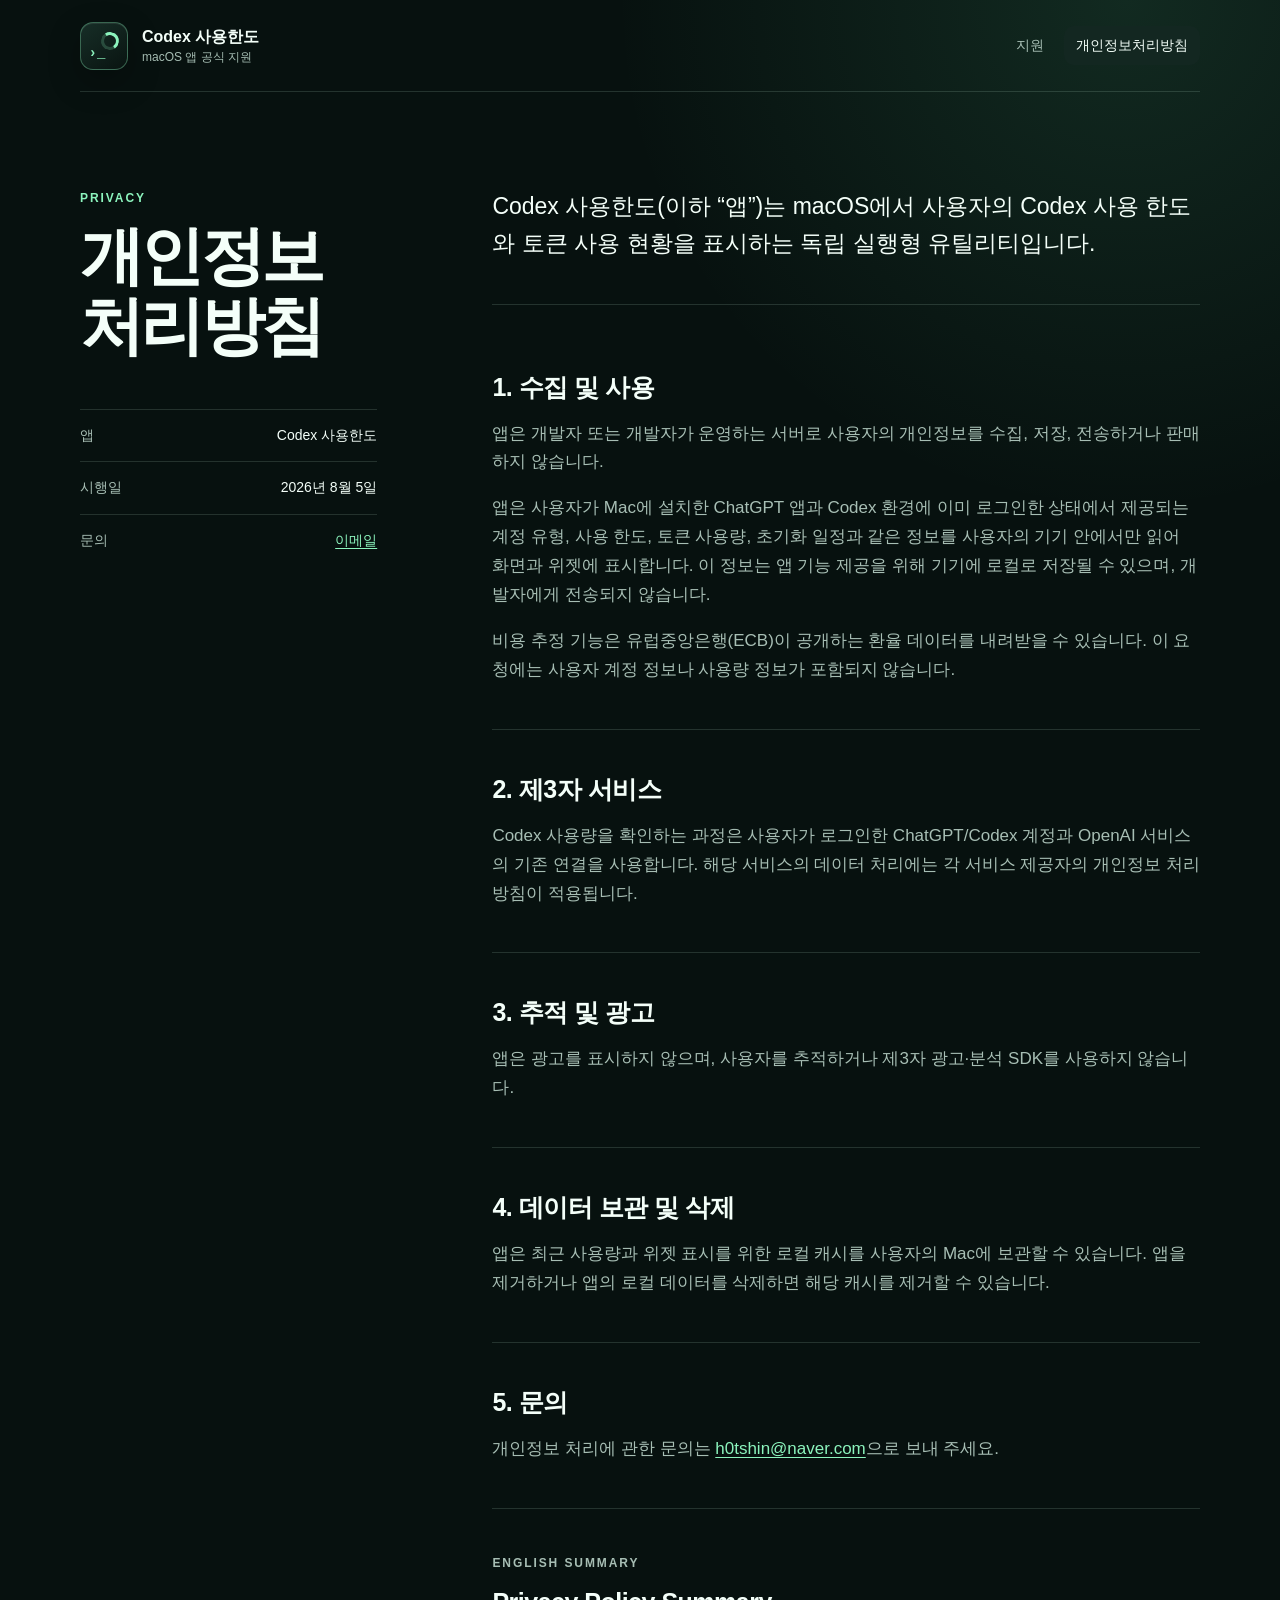
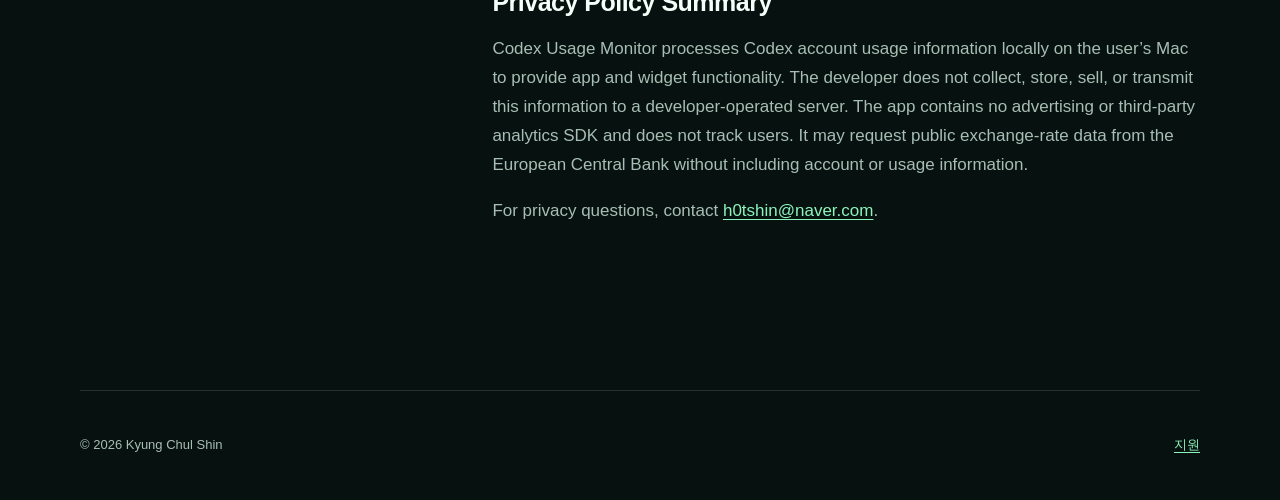
==== privacy.html @ 516a08e2 "docs: add public app support pages" ====
<!DOCTYPE html>
<html lang="ko">
  <head>
    <meta charset="utf-8">
    <meta name="viewport" content="width=device-width, initial-scale=1">
    <meta name="description" content="Codex 사용한도 macOS 앱의 개인정보 처리방침입니다.">
    <title>Codex 사용한도 — 개인정보 처리방침</title>
    <link rel="stylesheet" href="styles.css">
  </head>
  <body>
    <header class="site-header">
      <a class="brand" href="index.html" aria-label="Codex 사용한도 지원 홈">
        <span class="app-mark" aria-hidden="true">
          <span class="app-mark__prompt">›_</span>
          <span class="app-mark__gauge"></span>
        </span>
        <span>
          <strong>Codex 사용한도</strong>
          <small>macOS 앱 공식 지원</small>
        </span>
      </a>
      <nav aria-label="주요 메뉴">
        <a href="index.html">지원</a>
        <a aria-current="page" href="privacy.html">개인정보처리방침</a>
      </nav>
    </header>

    <main class="policy-layout">
      <aside class="policy-meta">
        <p class="eyebrow">PRIVACY</p>
        <h1>개인정보<br>처리방침</h1>
        <dl>
          <div><dt>앱</dt><dd>Codex 사용한도</dd></div>
          <div><dt>시행일</dt><dd>2026년 8월 5일</dd></div>
          <div><dt>문의</dt><dd><a href="mailto:h0tshin@naver.com">이메일</a></dd></div>
        </dl>
      </aside>

      <article class="policy-content">
        <p class="policy-summary">Codex 사용한도(이하 “앱”)는 macOS에서 사용자의 Codex 사용 한도와 토큰 사용 현황을 표시하는 독립 실행형 유틸리티입니다.</p>

        <section>
          <h2>1. 수집 및 사용</h2>
          <p>앱은 개발자 또는 개발자가 운영하는 서버로 사용자의 개인정보를 수집, 저장, 전송하거나 판매하지 않습니다.</p>
          <p>앱은 사용자가 Mac에 설치한 ChatGPT 앱과 Codex 환경에 이미 로그인한 상태에서 제공되는 계정 유형, 사용 한도, 토큰 사용량, 초기화 일정과 같은 정보를 사용자의 기기 안에서만 읽어 화면과 위젯에 표시합니다. 이 정보는 앱 기능 제공을 위해 기기에 로컬로 저장될 수 있으며, 개발자에게 전송되지 않습니다.</p>
          <p>비용 추정 기능은 유럽중앙은행(ECB)이 공개하는 환율 데이터를 내려받을 수 있습니다. 이 요청에는 사용자 계정 정보나 사용량 정보가 포함되지 않습니다.</p>
        </section>

        <section>
          <h2>2. 제3자 서비스</h2>
          <p>Codex 사용량을 확인하는 과정은 사용자가 로그인한 ChatGPT/Codex 계정과 OpenAI 서비스의 기존 연결을 사용합니다. 해당 서비스의 데이터 처리에는 각 서비스 제공자의 개인정보 처리방침이 적용됩니다.</p>
        </section>

        <section>
          <h2>3. 추적 및 광고</h2>
          <p>앱은 광고를 표시하지 않으며, 사용자를 추적하거나 제3자 광고·분석 SDK를 사용하지 않습니다.</p>
        </section>

        <section>
          <h2>4. 데이터 보관 및 삭제</h2>
          <p>앱은 최근 사용량과 위젯 표시를 위한 로컬 캐시를 사용자의 Mac에 보관할 수 있습니다. 앱을 제거하거나 앱의 로컬 데이터를 삭제하면 해당 캐시를 제거할 수 있습니다.</p>
        </section>

        <section>
          <h2>5. 문의</h2>
          <p>개인정보 처리에 관한 문의는 <a href="mailto:h0tshin@naver.com?subject=Codex%20%EC%82%AC%EC%9A%A9%ED%95%9C%EB%8F%84%20%EA%B0%9C%EC%9D%B8%EC%A0%95%EB%B3%B4%20%EB%AC%B8%EC%9D%98">h0tshin@naver.com</a>으로 보내 주세요.</p>
        </section>

        <section class="english-summary" lang="en">
          <p class="eyebrow">ENGLISH SUMMARY</p>
          <h2>Privacy Policy Summary</h2>
          <p>Codex Usage Monitor processes Codex account usage information locally on the user’s Mac to provide app and widget functionality. The developer does not collect, store, sell, or transmit this information to a developer-operated server. The app contains no advertising or third-party analytics SDK and does not track users. It may request public exchange-rate data from the European Central Bank without including account or usage information.</p>
          <p>For privacy questions, contact <a href="mailto:h0tshin@naver.com">h0tshin@naver.com</a>.</p>
        </section>
      </article>
    </main>

    <footer>
      <span>© 2026 Kyung Chul Shin</span>
      <a href="index.html">지원</a>
    </footer>
  </body>
</html>
---- styles.css ----
:root {
  color-scheme: light dark;
  --bg: #07110f;
  --surface: #0d1b18;
  --surface-strong: #132721;
  --line: rgba(210, 255, 235, 0.14);
  --text: #f4fff9;
  --muted: #a7beb4;
  --accent: #8cf4bd;
  --accent-strong: #60dfa0;
  --ink-on-accent: #062015;
  --max-width: 1120px;
  font-family: -apple-system, BlinkMacSystemFont, "SF Pro Text", "Apple SD Gothic Neo", "Noto Sans KR", sans-serif;
}

* {
  box-sizing: border-box;
}

html {
  scroll-behavior: smooth;
}

body {
  margin: 0;
  background:
    radial-gradient(circle at 88% 0%, rgba(96, 223, 160, 0.12), transparent 32rem),
    var(--bg);
  color: var(--text);
  font-size: 17px;
  line-height: 1.7;
}

a {
  color: var(--accent);
  text-underline-offset: 0.2em;
}

a:hover {
  color: #c4ffdf;
}

.site-header,
main,
footer {
  width: min(calc(100% - 40px), var(--max-width));
  margin-inline: auto;
}

.site-header {
  min-height: 92px;
  display: flex;
  align-items: center;
  justify-content: space-between;
  gap: 24px;
  border-bottom: 1px solid var(--line);
}

.brand {
  display: inline-flex;
  align-items: center;
  gap: 14px;
  color: var(--text);
  text-decoration: none;
  line-height: 1.2;
}

.brand strong,
.brand small {
  display: block;
}

.brand strong {
  font-size: 16px;
}

.brand small {
  margin-top: 4px;
  color: var(--muted);
  font-size: 12px;
}

.app-mark {
  position: relative;
  width: 48px;
  height: 48px;
  display: grid;
  place-items: center;
  overflow: hidden;
  border: 1px solid rgba(140, 244, 189, 0.35);
  border-radius: 13px;
  background: linear-gradient(145deg, #172e27, #091411);
  box-shadow: inset 0 1px rgba(255, 255, 255, 0.08), 0 12px 32px rgba(0, 0, 0, 0.26);
}

.app-mark__prompt {
  color: var(--accent);
  font: 700 14px/1 ui-monospace, "SFMono-Regular", Menlo, monospace;
  transform: translate(-7px, 7px);
}

.app-mark__gauge {
  position: absolute;
  top: 9px;
  right: 8px;
  width: 18px;
  height: 18px;
  border: 3px solid rgba(140, 244, 189, 0.2);
  border-top-color: var(--accent);
  border-right-color: var(--accent);
  border-radius: 50%;
  transform: rotate(12deg);
}

nav {
  display: flex;
  align-items: center;
  gap: 8px;
}

nav a {
  padding: 8px 12px;
  border-radius: 10px;
  color: var(--muted);
  font-size: 14px;
  text-decoration: none;
}

nav a[aria-current="page"],
nav a:hover {
  background: var(--surface-strong);
  color: var(--text);
}

.hero {
  min-height: 590px;
  display: grid;
  grid-template-columns: minmax(0, 1.35fr) minmax(280px, 0.65fr);
  align-items: center;
  gap: clamp(42px, 8vw, 110px);
  border-bottom: 1px solid var(--line);
}

.eyebrow {
  margin: 0 0 14px;
  color: var(--accent);
  font-size: 12px;
  font-weight: 760;
  letter-spacing: 0.16em;
}

h1,
h2,
h3,
p {
  margin-top: 0;
}

h1 {
  margin-bottom: 24px;
  font-size: clamp(42px, 7vw, 72px);
  line-height: 1.08;
  letter-spacing: -0.055em;
}

h2 {
  margin-bottom: 26px;
  font-size: clamp(28px, 4vw, 42px);
  line-height: 1.2;
  letter-spacing: -0.035em;
}

h3 {
  margin-bottom: 8px;
  font-size: 18px;
  line-height: 1.4;
}

.lede {
  max-width: 650px;
  color: var(--muted);
  font-size: clamp(18px, 2.4vw, 21px);
}

.actions {
  display: flex;
  flex-wrap: wrap;
  gap: 12px;
  margin-top: 32px;
}

.button {
  min-height: 46px;
  display: inline-flex;
  align-items: center;
  justify-content: center;
  padding: 10px 18px;
  border: 1px solid var(--line);
  border-radius: 12px;
  background: var(--surface);
  color: var(--text);
  font-size: 15px;
  font-weight: 680;
  text-decoration: none;
}

.button:hover {
  border-color: rgba(140, 244, 189, 0.45);
  background: var(--surface-strong);
  color: var(--text);
}

.button--primary {
  border-color: var(--accent);
  background: var(--accent);
  color: var(--ink-on-accent);
}

.button--primary:hover {
  background: #b0fbd1;
  color: var(--ink-on-accent);
}

.status-card {
  padding: 28px;
  border: 1px solid var(--line);
  border-radius: 22px;
  background: linear-gradient(145deg, rgba(19, 39, 33, 0.94), rgba(9, 22, 18, 0.94));
  box-shadow: 0 28px 80px rgba(0, 0, 0, 0.26);
}

.status-card__top {
  display: flex;
  align-items: center;
  gap: 10px;
  margin-bottom: 24px;
  color: #c8f6dc;
  font-size: 14px;
}

.live-dot {
  width: 9px;
  height: 9px;
  border-radius: 50%;
  background: var(--accent-strong);
  box-shadow: 0 0 0 6px rgba(96, 223, 160, 0.1);
}

dl,
dd {
  margin: 0;
}

.status-card dl > div,
.policy-meta dl > div {
  display: flex;
  justify-content: space-between;
  gap: 18px;
  padding: 14px 0;
  border-top: 1px solid var(--line);
}

dt {
  color: var(--muted);
  font-size: 14px;
}

dd {
  text-align: right;
  font-size: 14px;
}

.section {
  padding: 96px 0;
  border-bottom: 1px solid var(--line);
}

.steps {
  display: grid;
  grid-template-columns: repeat(3, 1fr);
  gap: 18px;
  margin: 0;
  padding: 0;
  list-style: none;
}

.steps li,
.faq-grid article {
  padding: 26px;
  border: 1px solid var(--line);
  border-radius: 18px;
  background: rgba(13, 27, 24, 0.7);
}

.steps li > span {
  width: 32px;
  height: 32px;
  display: grid;
  place-items: center;
  margin-bottom: 32px;
  border-radius: 50%;
  background: rgba(140, 244, 189, 0.12);
  color: var(--accent);
  font-size: 13px;
  font-weight: 760;
}

.steps p,
.faq-grid p,
.contact p,
.review-note p,
.policy-content p {
  color: var(--muted);
}

.faq-grid {
  display: grid;
  grid-template-columns: repeat(2, 1fr);
  gap: 18px;
}

.faq-grid article p {
  margin-bottom: 0;
}

.contact {
  display: flex;
  align-items: center;
  justify-content: space-between;
  gap: 50px;
}

.contact > div {
  max-width: 720px;
}

.contact h2 {
  margin-bottom: 12px;
}

.contact p {
  margin-bottom: 0;
}

.review-note {
  margin: 64px 0 90px;
  padding: 28px;
  border-left: 3px solid var(--accent);
  border-radius: 0 14px 14px 0;
  background: rgba(140, 244, 189, 0.06);
}

.review-note h2 {
  margin-bottom: 8px;
  font-size: 20px;
  letter-spacing: -0.01em;
}

.review-note p {
  margin-bottom: 0;
}

.policy-layout {
  display: grid;
  grid-template-columns: minmax(250px, 0.42fr) minmax(0, 1fr);
  gap: clamp(50px, 9vw, 130px);
  padding: 96px 0 120px;
}

.policy-meta {
  position: sticky;
  top: 40px;
  align-self: start;
}

.policy-meta h1 {
  font-size: clamp(42px, 6vw, 64px);
}

.policy-meta dl {
  margin-top: 48px;
}

.policy-content {
  max-width: 760px;
}

.policy-summary {
  padding-bottom: 42px;
  border-bottom: 1px solid var(--line);
  color: var(--text) !important;
  font-size: 23px;
  line-height: 1.6;
}

.policy-content section {
  padding: 44px 0;
  border-bottom: 1px solid var(--line);
}

.policy-content section h2 {
  margin-bottom: 18px;
  font-size: 25px;
  letter-spacing: -0.02em;
}

.policy-content section p:last-child {
  margin-bottom: 0;
}

.english-summary {
  border-bottom: 0 !important;
}

footer {
  min-height: 110px;
  display: flex;
  align-items: center;
  justify-content: space-between;
  gap: 24px;
  border-top: 1px solid var(--line);
  color: var(--muted);
  font-size: 13px;
}

@media (max-width: 760px) {
  body {
    font-size: 16px;
  }

  .site-header {
    padding: 16px 0;
    align-items: flex-start;
  }

  .brand small {
    display: none;
  }

  nav {
    flex-direction: column;
    align-items: flex-end;
  }

  nav a {
    padding: 4px 8px;
  }

  .hero {
    min-height: auto;
    grid-template-columns: 1fr;
    padding: 76px 0;
  }

  h1 {
    font-size: clamp(39px, 12vw, 58px);
  }

  .section {
    padding: 72px 0;
  }

  .steps,
  .faq-grid {
    grid-template-columns: 1fr;
  }

  .contact {
    align-items: flex-start;
    flex-direction: column;
  }

  .policy-layout {
    grid-template-columns: 1fr;
    padding-top: 72px;
  }

  .policy-meta {
    position: static;
  }
}

@media (prefers-reduced-motion: reduce) {
  html {
    scroll-behavior: auto;
  }
}
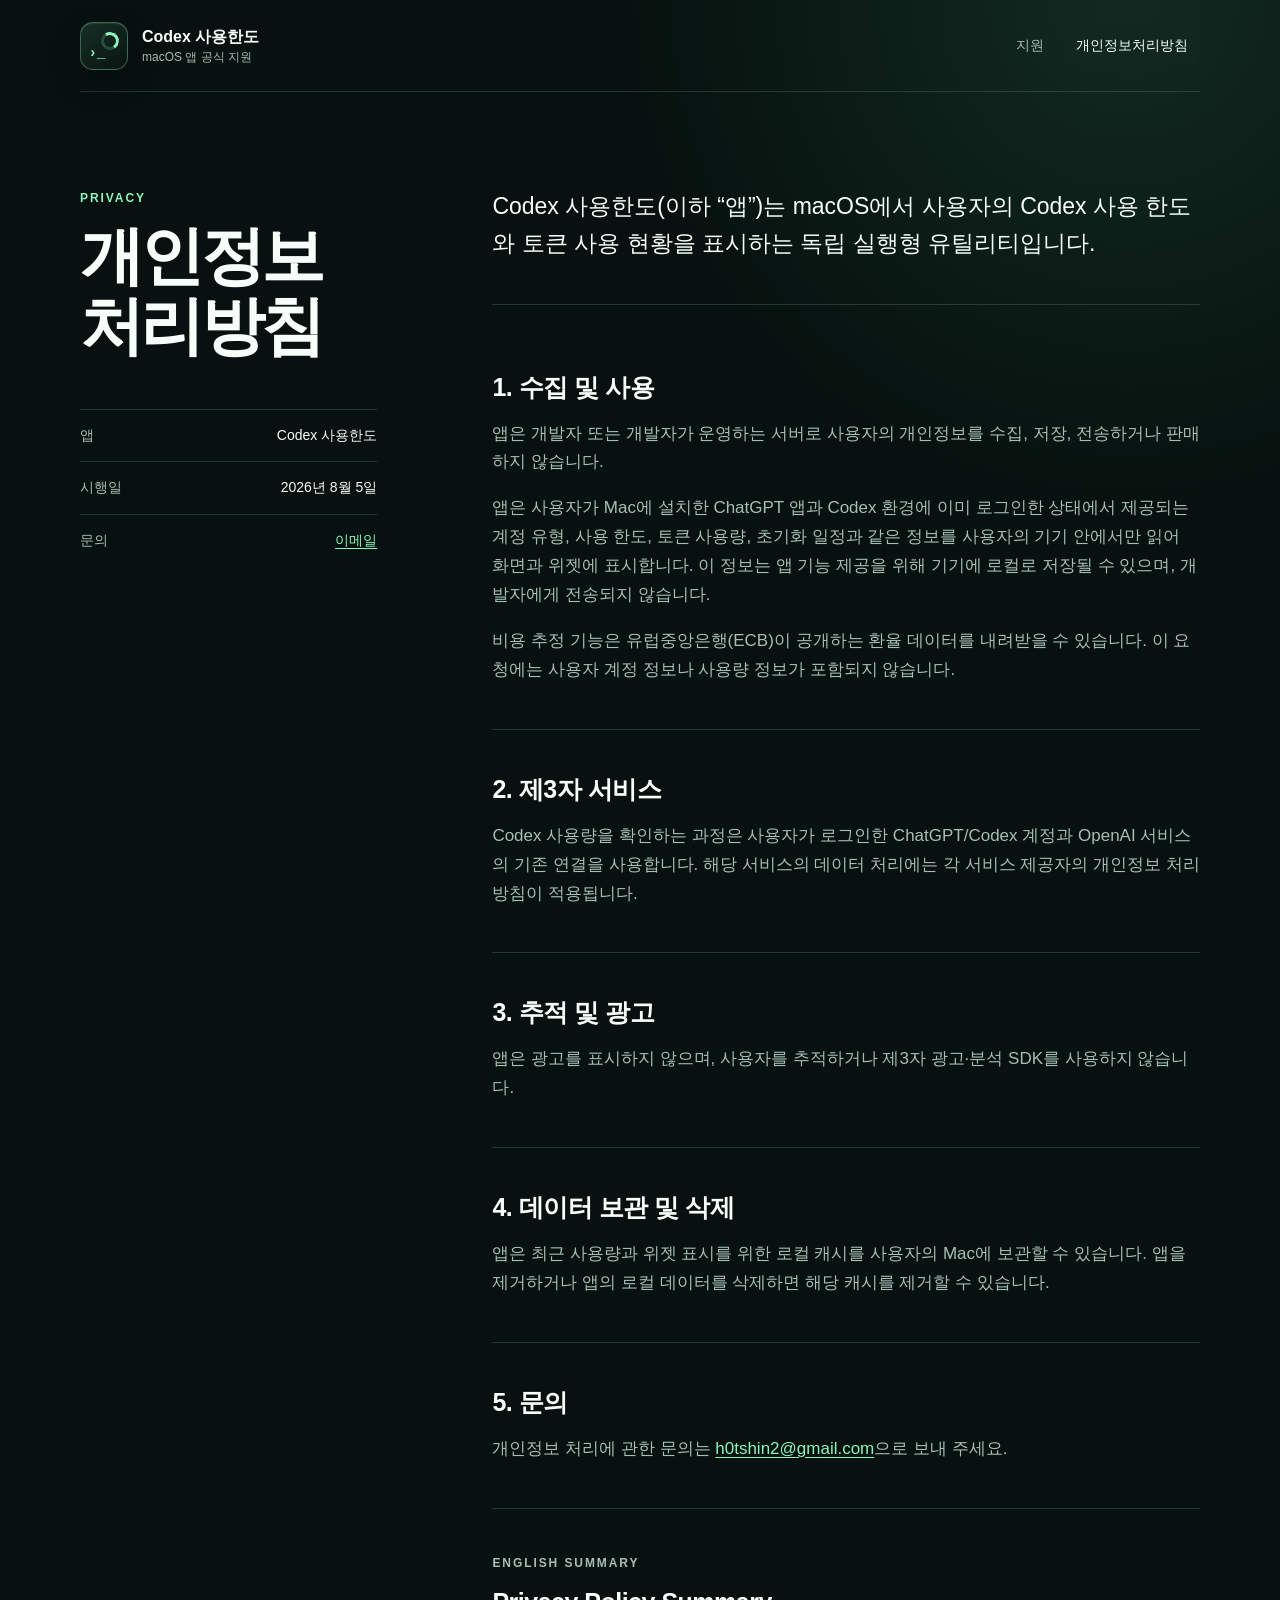
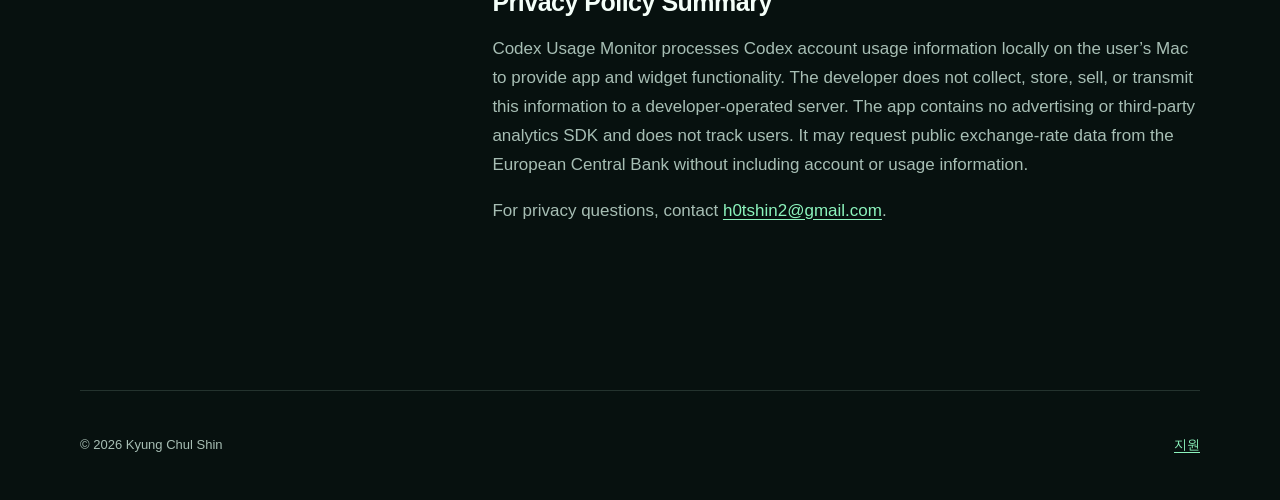
==== commit 3ead5d46: "docs: update support contact email" ====
--- a/privacy.html
+++ b/privacy.html
@@ -32,7 +32,7 @@
         <dl>
           <div><dt>앱</dt><dd>Codex 사용한도</dd></div>
           <div><dt>시행일</dt><dd>2026년 8월 5일</dd></div>
-          <div><dt>문의</dt><dd><a href="mailto:h0tshin@naver.com">이메일</a></dd></div>
+          <div><dt>문의</dt><dd><a href="mailto:h0tshin2@gmail.com">이메일</a></dd></div>
         </dl>
       </aside>
 
@@ -63,14 +63,14 @@
 
         <section>
           <h2>5. 문의</h2>
-          <p>개인정보 처리에 관한 문의는 <a href="mailto:h0tshin@naver.com?subject=Codex%20%EC%82%AC%EC%9A%A9%ED%95%9C%EB%8F%84%20%EA%B0%9C%EC%9D%B8%EC%A0%95%EB%B3%B4%20%EB%AC%B8%EC%9D%98">h0tshin@naver.com</a>으로 보내 주세요.</p>
+          <p>개인정보 처리에 관한 문의는 <a href="mailto:h0tshin2@gmail.com?subject=Codex%20%EC%82%AC%EC%9A%A9%ED%95%9C%EB%8F%84%20%EA%B0%9C%EC%9D%B8%EC%A0%95%EB%B3%B4%20%EB%AC%B8%EC%9D%98">h0tshin2@gmail.com</a>으로 보내 주세요.</p>
         </section>
 
         <section class="english-summary" lang="en">
           <p class="eyebrow">ENGLISH SUMMARY</p>
           <h2>Privacy Policy Summary</h2>
           <p>Codex Usage Monitor processes Codex account usage information locally on the user’s Mac to provide app and widget functionality. The developer does not collect, store, sell, or transmit this information to a developer-operated server. The app contains no advertising or third-party analytics SDK and does not track users. It may request public exchange-rate data from the European Central Bank without including account or usage information.</p>
-          <p>For privacy questions, contact <a href="mailto:h0tshin@naver.com">h0tshin@naver.com</a>.</p>
+          <p>For privacy questions, contact <a href="mailto:h0tshin2@gmail.com">h0tshin2@gmail.com</a>.</p>
         </section>
       </article>
     </main>
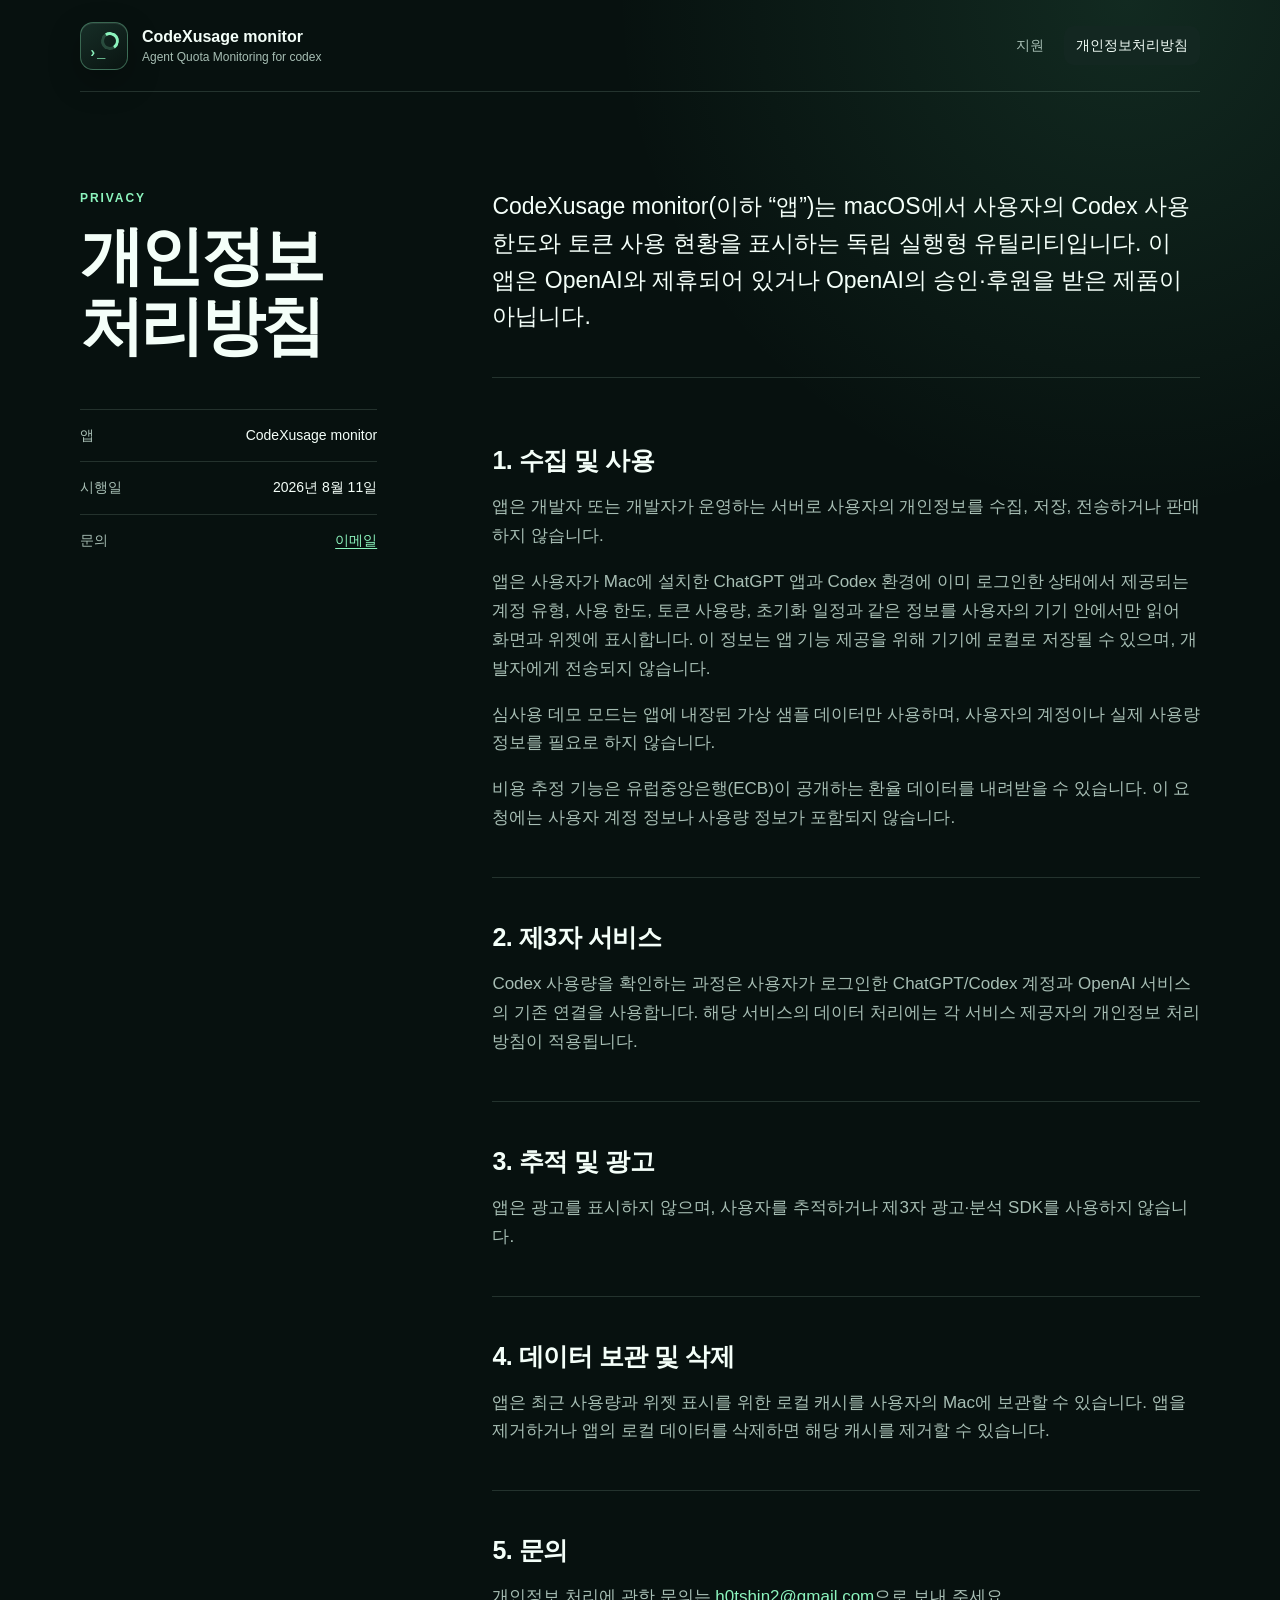
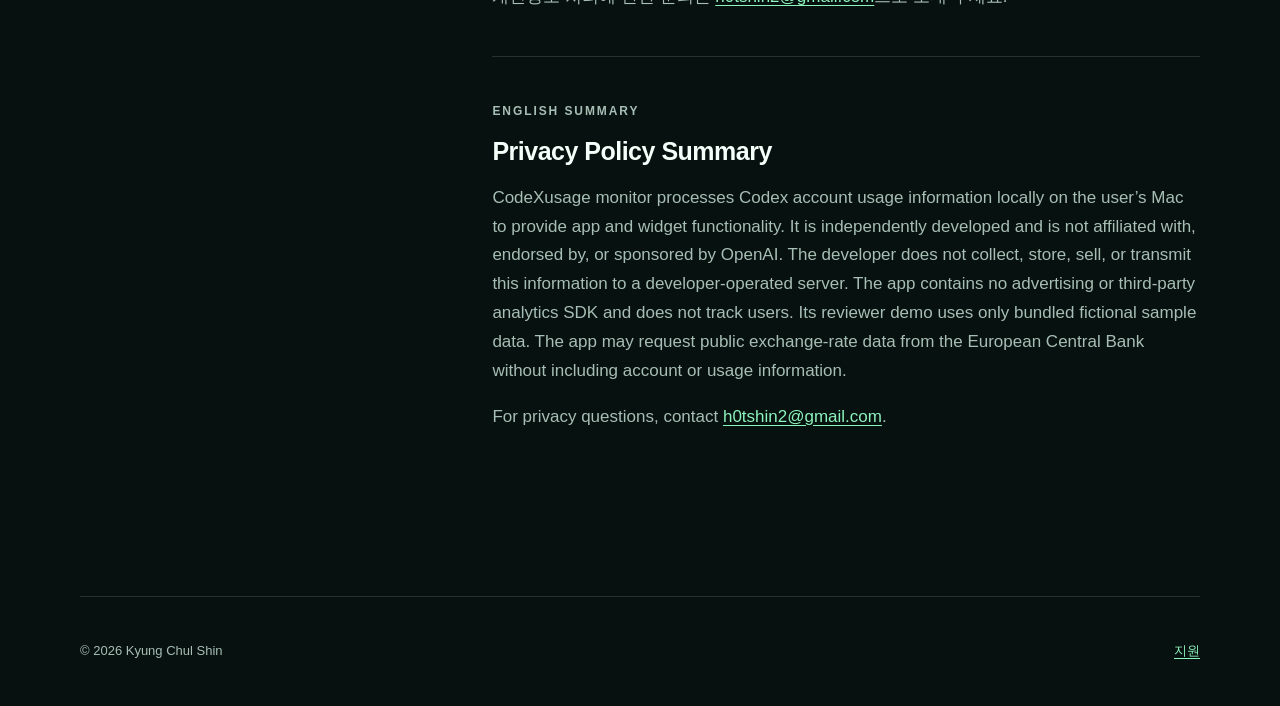
==== commit 5051ef41: "Update CodeXusage support and privacy pages" ====
--- a/privacy.html
+++ b/privacy.html
@@ -3,20 +3,20 @@
   <head>
     <meta charset="utf-8">
     <meta name="viewport" content="width=device-width, initial-scale=1">
-    <meta name="description" content="Codex 사용한도 macOS 앱의 개인정보 처리방침입니다.">
-    <title>Codex 사용한도 — 개인정보 처리방침</title>
+    <meta name="description" content="CodeXusage monitor macOS 앱의 개인정보 처리방침입니다.">
+    <title>CodeXusage monitor — 개인정보 처리방침</title>
     <link rel="stylesheet" href="styles.css">
   </head>
   <body>
     <header class="site-header">
-      <a class="brand" href="index.html" aria-label="Codex 사용한도 지원 홈">
+      <a class="brand" href="index.html" aria-label="CodeXusage monitor 지원 홈">
         <span class="app-mark" aria-hidden="true">
           <span class="app-mark__prompt">›_</span>
           <span class="app-mark__gauge"></span>
         </span>
         <span>
-          <strong>Codex 사용한도</strong>
-          <small>macOS 앱 공식 지원</small>
+          <strong>CodeXusage monitor</strong>
+          <small>Agent Quota Monitoring for codex</small>
         </span>
       </a>
       <nav aria-label="주요 메뉴">
@@ -30,19 +30,20 @@
         <p class="eyebrow">PRIVACY</p>
         <h1>개인정보<br>처리방침</h1>
         <dl>
-          <div><dt>앱</dt><dd>Codex 사용한도</dd></div>
-          <div><dt>시행일</dt><dd>2026년 8월 5일</dd></div>
+          <div><dt>앱</dt><dd>CodeXusage monitor</dd></div>
+          <div><dt>시행일</dt><dd>2026년 8월 11일</dd></div>
           <div><dt>문의</dt><dd><a href="mailto:h0tshin2@gmail.com">이메일</a></dd></div>
         </dl>
       </aside>
 
       <article class="policy-content">
-        <p class="policy-summary">Codex 사용한도(이하 “앱”)는 macOS에서 사용자의 Codex 사용 한도와 토큰 사용 현황을 표시하는 독립 실행형 유틸리티입니다.</p>
+        <p class="policy-summary">CodeXusage monitor(이하 “앱”)는 macOS에서 사용자의 Codex 사용 한도와 토큰 사용 현황을 표시하는 독립 실행형 유틸리티입니다. 이 앱은 OpenAI와 제휴되어 있거나 OpenAI의 승인·후원을 받은 제품이 아닙니다.</p>
 
         <section>
           <h2>1. 수집 및 사용</h2>
           <p>앱은 개발자 또는 개발자가 운영하는 서버로 사용자의 개인정보를 수집, 저장, 전송하거나 판매하지 않습니다.</p>
           <p>앱은 사용자가 Mac에 설치한 ChatGPT 앱과 Codex 환경에 이미 로그인한 상태에서 제공되는 계정 유형, 사용 한도, 토큰 사용량, 초기화 일정과 같은 정보를 사용자의 기기 안에서만 읽어 화면과 위젯에 표시합니다. 이 정보는 앱 기능 제공을 위해 기기에 로컬로 저장될 수 있으며, 개발자에게 전송되지 않습니다.</p>
+          <p>심사용 데모 모드는 앱에 내장된 가상 샘플 데이터만 사용하며, 사용자의 계정이나 실제 사용량 정보를 필요로 하지 않습니다.</p>
           <p>비용 추정 기능은 유럽중앙은행(ECB)이 공개하는 환율 데이터를 내려받을 수 있습니다. 이 요청에는 사용자 계정 정보나 사용량 정보가 포함되지 않습니다.</p>
         </section>
 
@@ -63,13 +64,13 @@
 
         <section>
           <h2>5. 문의</h2>
-          <p>개인정보 처리에 관한 문의는 <a href="mailto:h0tshin2@gmail.com?subject=Codex%20%EC%82%AC%EC%9A%A9%ED%95%9C%EB%8F%84%20%EA%B0%9C%EC%9D%B8%EC%A0%95%EB%B3%B4%20%EB%AC%B8%EC%9D%98">h0tshin2@gmail.com</a>으로 보내 주세요.</p>
+          <p>개인정보 처리에 관한 문의는 <a href="mailto:h0tshin2@gmail.com?subject=CodeXusage%20monitor%20%EA%B0%9C%EC%9D%B8%EC%A0%95%EB%B3%B4%20%EB%AC%B8%EC%9D%98">h0tshin2@gmail.com</a>으로 보내 주세요.</p>
         </section>
 
         <section class="english-summary" lang="en">
           <p class="eyebrow">ENGLISH SUMMARY</p>
           <h2>Privacy Policy Summary</h2>
-          <p>Codex Usage Monitor processes Codex account usage information locally on the user’s Mac to provide app and widget functionality. The developer does not collect, store, sell, or transmit this information to a developer-operated server. The app contains no advertising or third-party analytics SDK and does not track users. It may request public exchange-rate data from the European Central Bank without including account or usage information.</p>
+          <p>CodeXusage monitor processes Codex account usage information locally on the user’s Mac to provide app and widget functionality. It is independently developed and is not affiliated with, endorsed by, or sponsored by OpenAI. The developer does not collect, store, sell, or transmit this information to a developer-operated server. The app contains no advertising or third-party analytics SDK and does not track users. Its reviewer demo uses only bundled fictional sample data. The app may request public exchange-rate data from the European Central Bank without including account or usage information.</p>
           <p>For privacy questions, contact <a href="mailto:h0tshin2@gmail.com">h0tshin2@gmail.com</a>.</p>
         </section>
       </article>
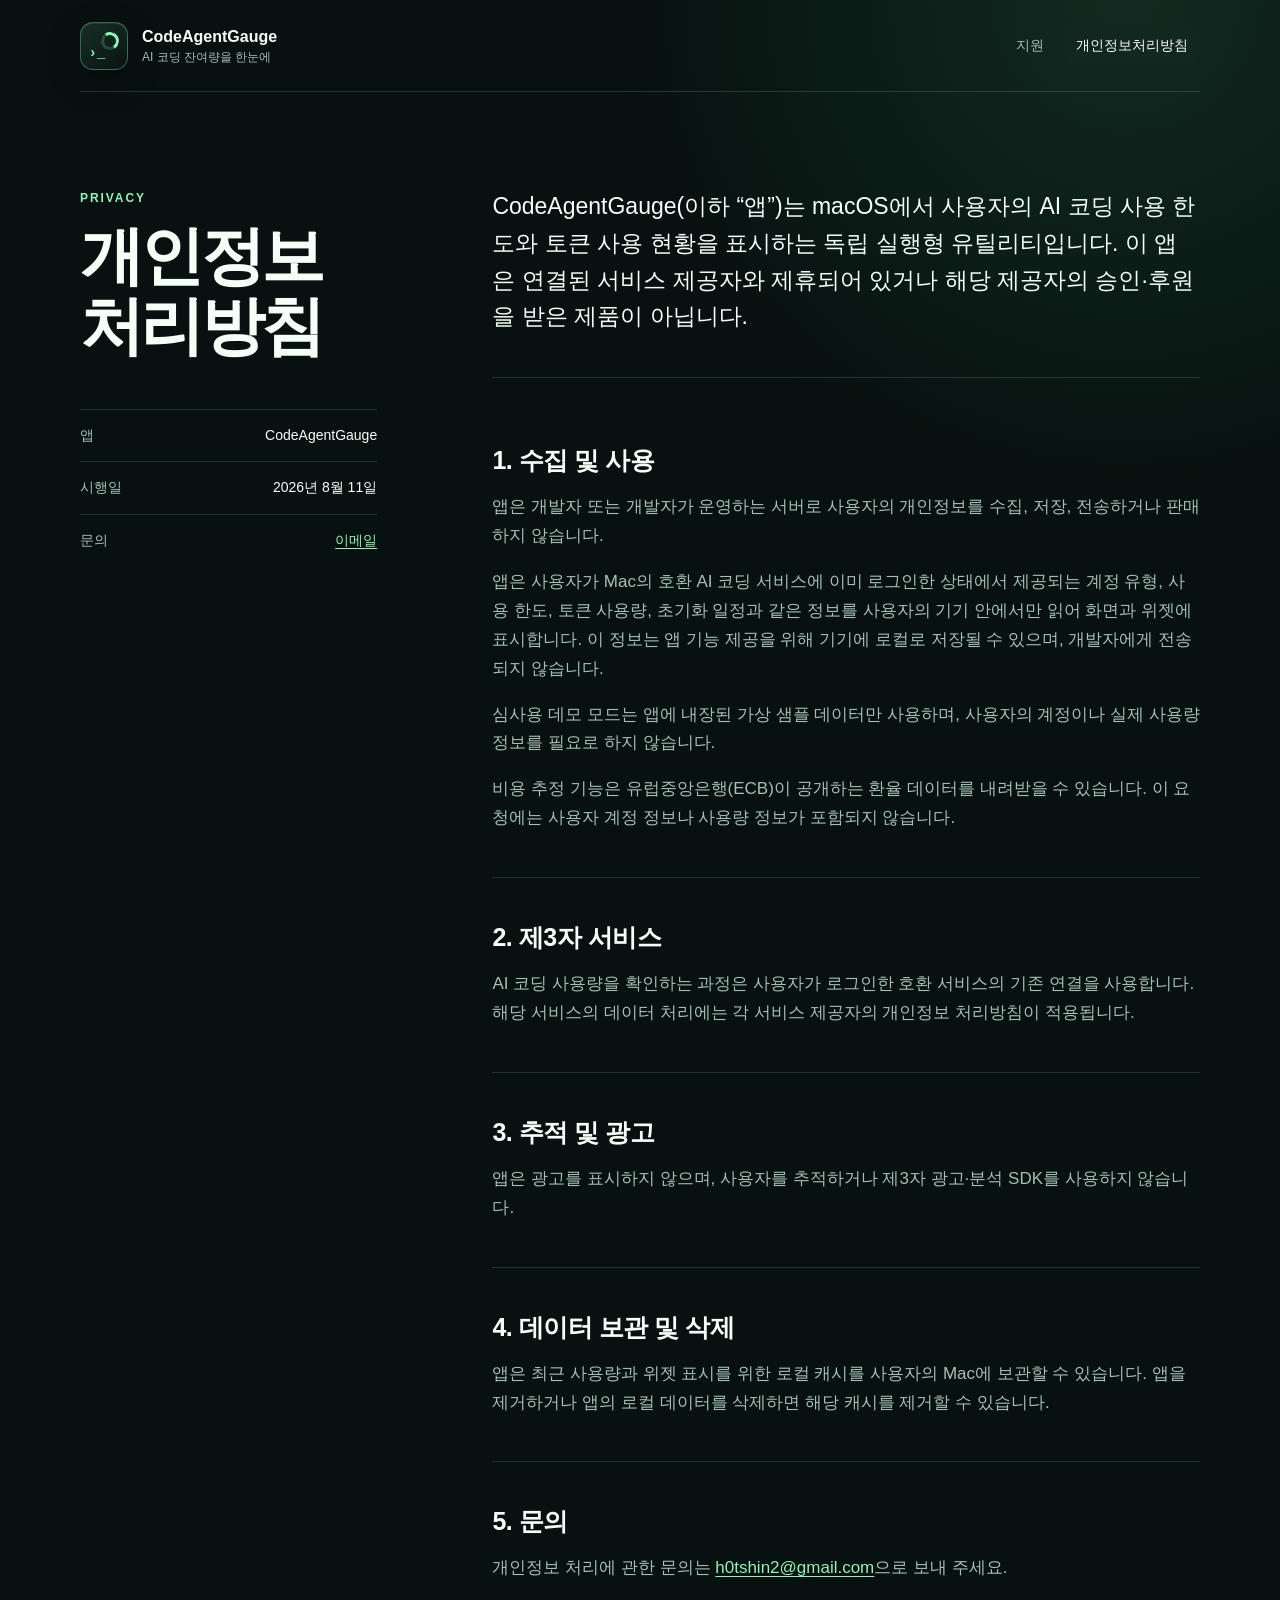
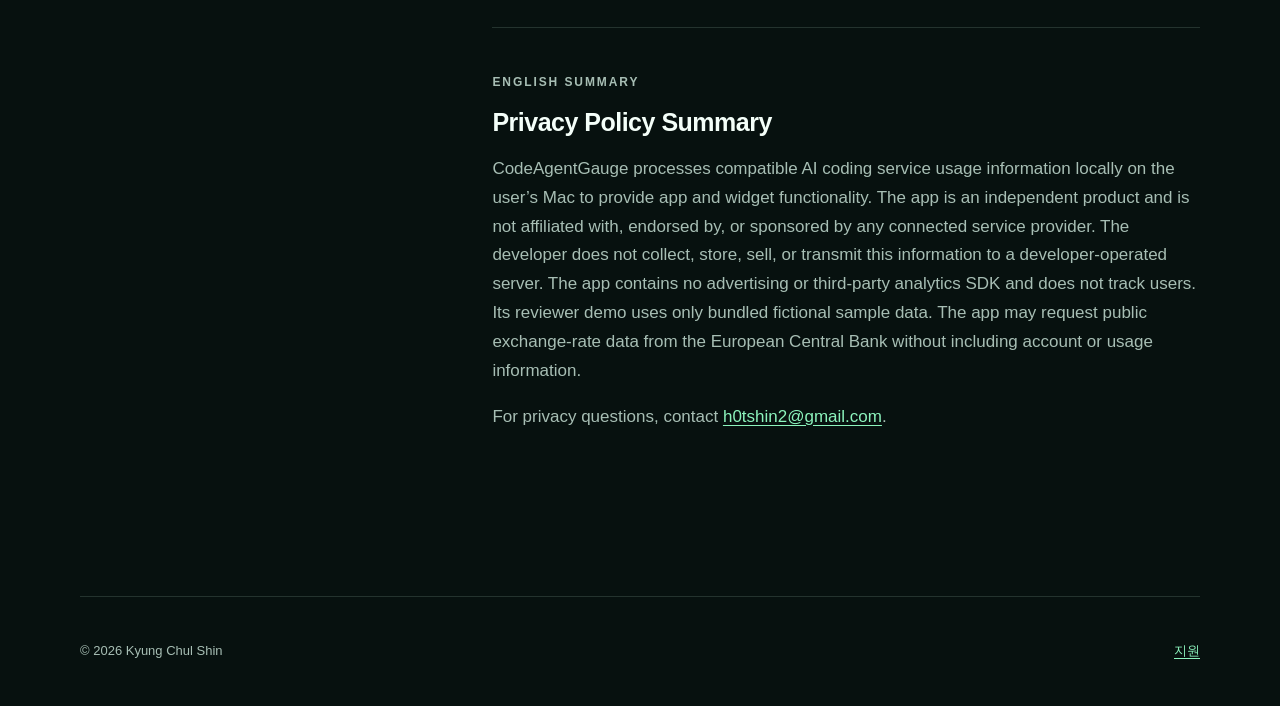
==== commit 855b5124: "docs: rename support pages to CodeAgentGauge" ====
--- a/privacy.html
+++ b/privacy.html
@@ -3,20 +3,20 @@
   <head>
     <meta charset="utf-8">
     <meta name="viewport" content="width=device-width, initial-scale=1">
-    <meta name="description" content="CodeXusage monitor macOS 앱의 개인정보 처리방침입니다.">
-    <title>CodeXusage monitor — 개인정보 처리방침</title>
+    <meta name="description" content="CodeAgentGauge macOS 앱의 개인정보 처리방침입니다.">
+    <title>CodeAgentGauge — 개인정보 처리방침</title>
     <link rel="stylesheet" href="styles.css">
   </head>
   <body>
     <header class="site-header">
-      <a class="brand" href="index.html" aria-label="CodeXusage monitor 지원 홈">
+      <a class="brand" href="index.html" aria-label="CodeAgentGauge 지원 홈">
         <span class="app-mark" aria-hidden="true">
           <span class="app-mark__prompt">›_</span>
           <span class="app-mark__gauge"></span>
         </span>
         <span>
-          <strong>CodeXusage monitor</strong>
-          <small>Agent Quota Monitoring for codex</small>
+          <strong>CodeAgentGauge</strong>
+          <small>AI 코딩 잔여량을 한눈에</small>
         </span>
       </a>
       <nav aria-label="주요 메뉴">
@@ -30,26 +30,26 @@
         <p class="eyebrow">PRIVACY</p>
         <h1>개인정보<br>처리방침</h1>
         <dl>
-          <div><dt>앱</dt><dd>CodeXusage monitor</dd></div>
+          <div><dt>앱</dt><dd>CodeAgentGauge</dd></div>
           <div><dt>시행일</dt><dd>2026년 8월 11일</dd></div>
           <div><dt>문의</dt><dd><a href="mailto:h0tshin2@gmail.com">이메일</a></dd></div>
         </dl>
       </aside>
 
       <article class="policy-content">
-        <p class="policy-summary">CodeXusage monitor(이하 “앱”)는 macOS에서 사용자의 Codex 사용 한도와 토큰 사용 현황을 표시하는 독립 실행형 유틸리티입니다. 이 앱은 OpenAI와 제휴되어 있거나 OpenAI의 승인·후원을 받은 제품이 아닙니다.</p>
+        <p class="policy-summary">CodeAgentGauge(이하 “앱”)는 macOS에서 사용자의 AI 코딩 사용 한도와 토큰 사용 현황을 표시하는 독립 실행형 유틸리티입니다. 이 앱은 연결된 서비스 제공자와 제휴되어 있거나 해당 제공자의 승인·후원을 받은 제품이 아닙니다.</p>
 
         <section>
           <h2>1. 수집 및 사용</h2>
           <p>앱은 개발자 또는 개발자가 운영하는 서버로 사용자의 개인정보를 수집, 저장, 전송하거나 판매하지 않습니다.</p>
-          <p>앱은 사용자가 Mac에 설치한 ChatGPT 앱과 Codex 환경에 이미 로그인한 상태에서 제공되는 계정 유형, 사용 한도, 토큰 사용량, 초기화 일정과 같은 정보를 사용자의 기기 안에서만 읽어 화면과 위젯에 표시합니다. 이 정보는 앱 기능 제공을 위해 기기에 로컬로 저장될 수 있으며, 개발자에게 전송되지 않습니다.</p>
+          <p>앱은 사용자가 Mac의 호환 AI 코딩 서비스에 이미 로그인한 상태에서 제공되는 계정 유형, 사용 한도, 토큰 사용량, 초기화 일정과 같은 정보를 사용자의 기기 안에서만 읽어 화면과 위젯에 표시합니다. 이 정보는 앱 기능 제공을 위해 기기에 로컬로 저장될 수 있으며, 개발자에게 전송되지 않습니다.</p>
           <p>심사용 데모 모드는 앱에 내장된 가상 샘플 데이터만 사용하며, 사용자의 계정이나 실제 사용량 정보를 필요로 하지 않습니다.</p>
           <p>비용 추정 기능은 유럽중앙은행(ECB)이 공개하는 환율 데이터를 내려받을 수 있습니다. 이 요청에는 사용자 계정 정보나 사용량 정보가 포함되지 않습니다.</p>
         </section>
 
         <section>
           <h2>2. 제3자 서비스</h2>
-          <p>Codex 사용량을 확인하는 과정은 사용자가 로그인한 ChatGPT/Codex 계정과 OpenAI 서비스의 기존 연결을 사용합니다. 해당 서비스의 데이터 처리에는 각 서비스 제공자의 개인정보 처리방침이 적용됩니다.</p>
+          <p>AI 코딩 사용량을 확인하는 과정은 사용자가 로그인한 호환 서비스의 기존 연결을 사용합니다. 해당 서비스의 데이터 처리에는 각 서비스 제공자의 개인정보 처리방침이 적용됩니다.</p>
         </section>
 
         <section>
@@ -64,13 +64,13 @@
 
         <section>
           <h2>5. 문의</h2>
-          <p>개인정보 처리에 관한 문의는 <a href="mailto:h0tshin2@gmail.com?subject=CodeXusage%20monitor%20%EA%B0%9C%EC%9D%B8%EC%A0%95%EB%B3%B4%20%EB%AC%B8%EC%9D%98">h0tshin2@gmail.com</a>으로 보내 주세요.</p>
+          <p>개인정보 처리에 관한 문의는 <a href="mailto:h0tshin2@gmail.com?subject=CodeAgentGauge%20%EA%B0%9C%EC%9D%B8%EC%A0%95%EB%B3%B4%20%EB%AC%B8%EC%9D%98">h0tshin2@gmail.com</a>으로 보내 주세요.</p>
         </section>
 
         <section class="english-summary" lang="en">
           <p class="eyebrow">ENGLISH SUMMARY</p>
           <h2>Privacy Policy Summary</h2>
-          <p>CodeXusage monitor processes Codex account usage information locally on the user’s Mac to provide app and widget functionality. It is independently developed and is not affiliated with, endorsed by, or sponsored by OpenAI. The developer does not collect, store, sell, or transmit this information to a developer-operated server. The app contains no advertising or third-party analytics SDK and does not track users. Its reviewer demo uses only bundled fictional sample data. The app may request public exchange-rate data from the European Central Bank without including account or usage information.</p>
+          <p>CodeAgentGauge processes compatible AI coding service usage information locally on the user’s Mac to provide app and widget functionality. The app is an independent product and is not affiliated with, endorsed by, or sponsored by any connected service provider. The developer does not collect, store, sell, or transmit this information to a developer-operated server. The app contains no advertising or third-party analytics SDK and does not track users. Its reviewer demo uses only bundled fictional sample data. The app may request public exchange-rate data from the European Central Bank without including account or usage information.</p>
           <p>For privacy questions, contact <a href="mailto:h0tshin2@gmail.com">h0tshin2@gmail.com</a>.</p>
         </section>
       </article>
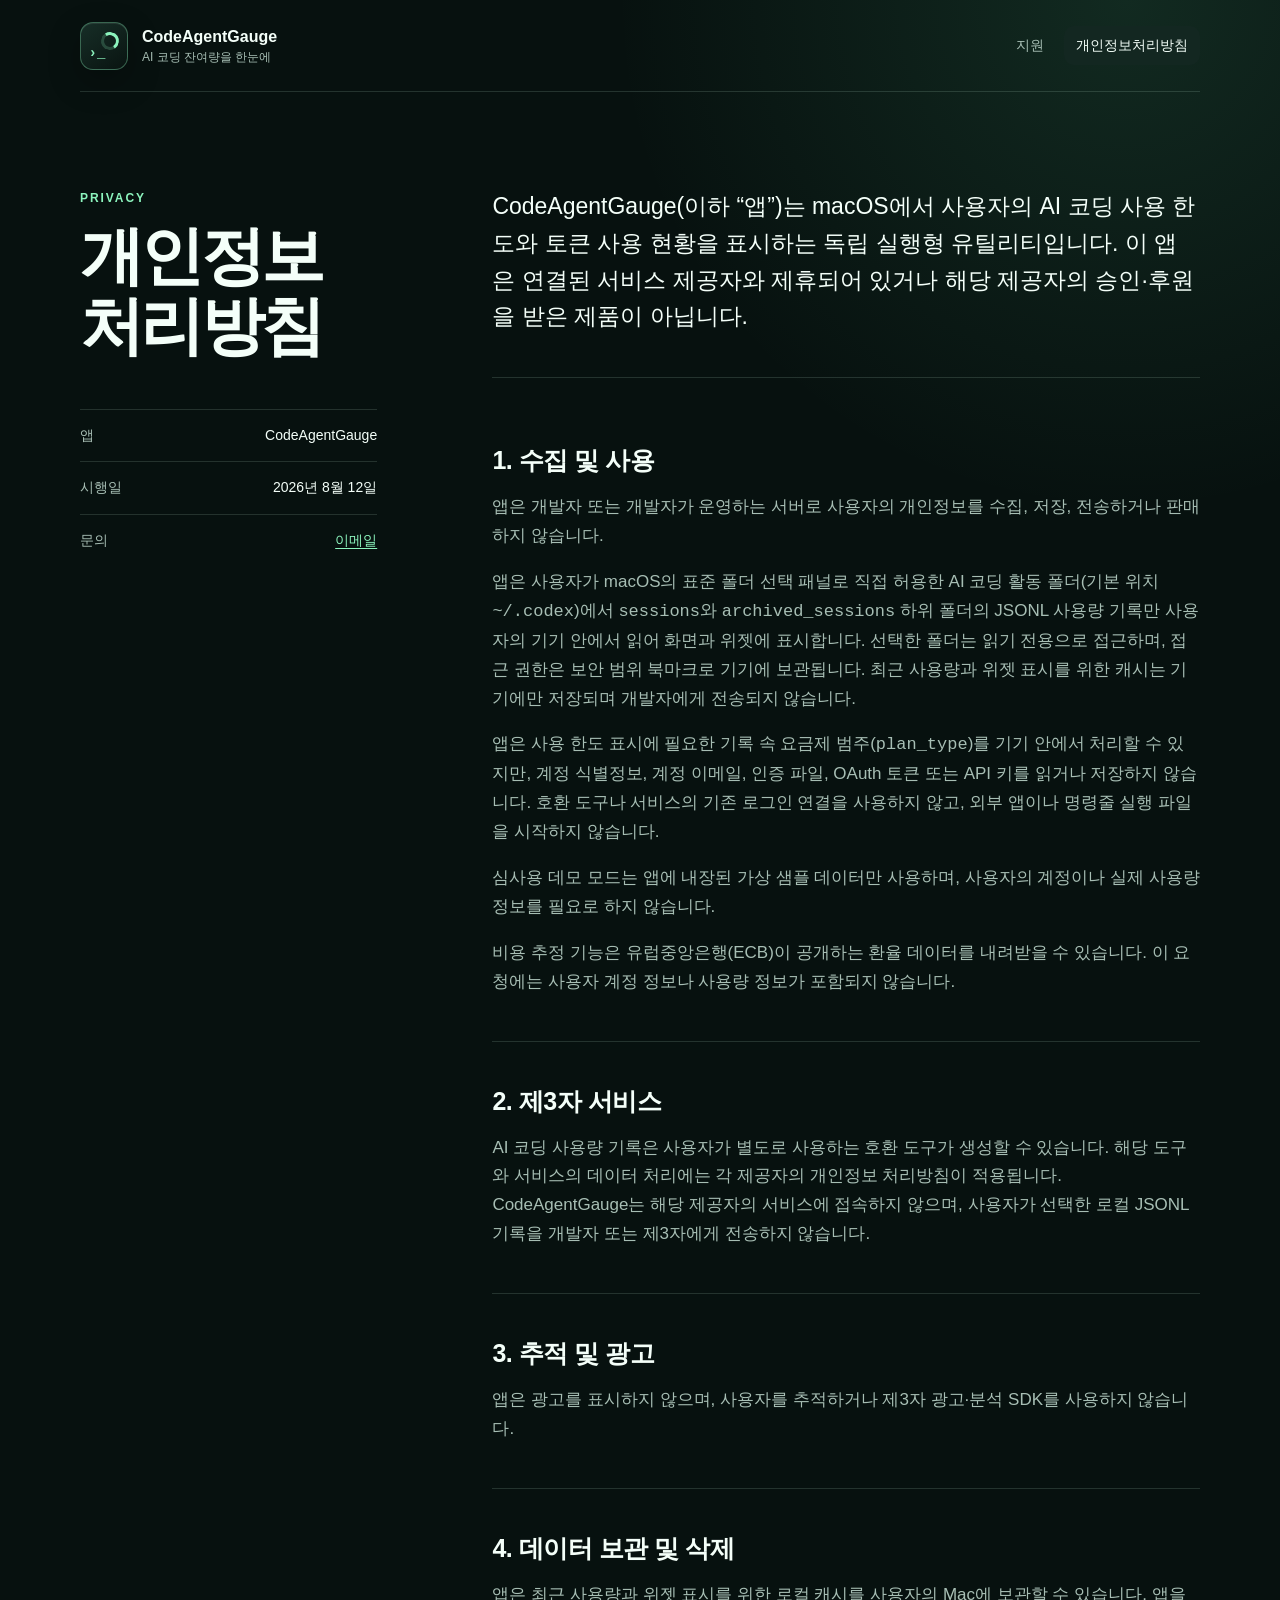
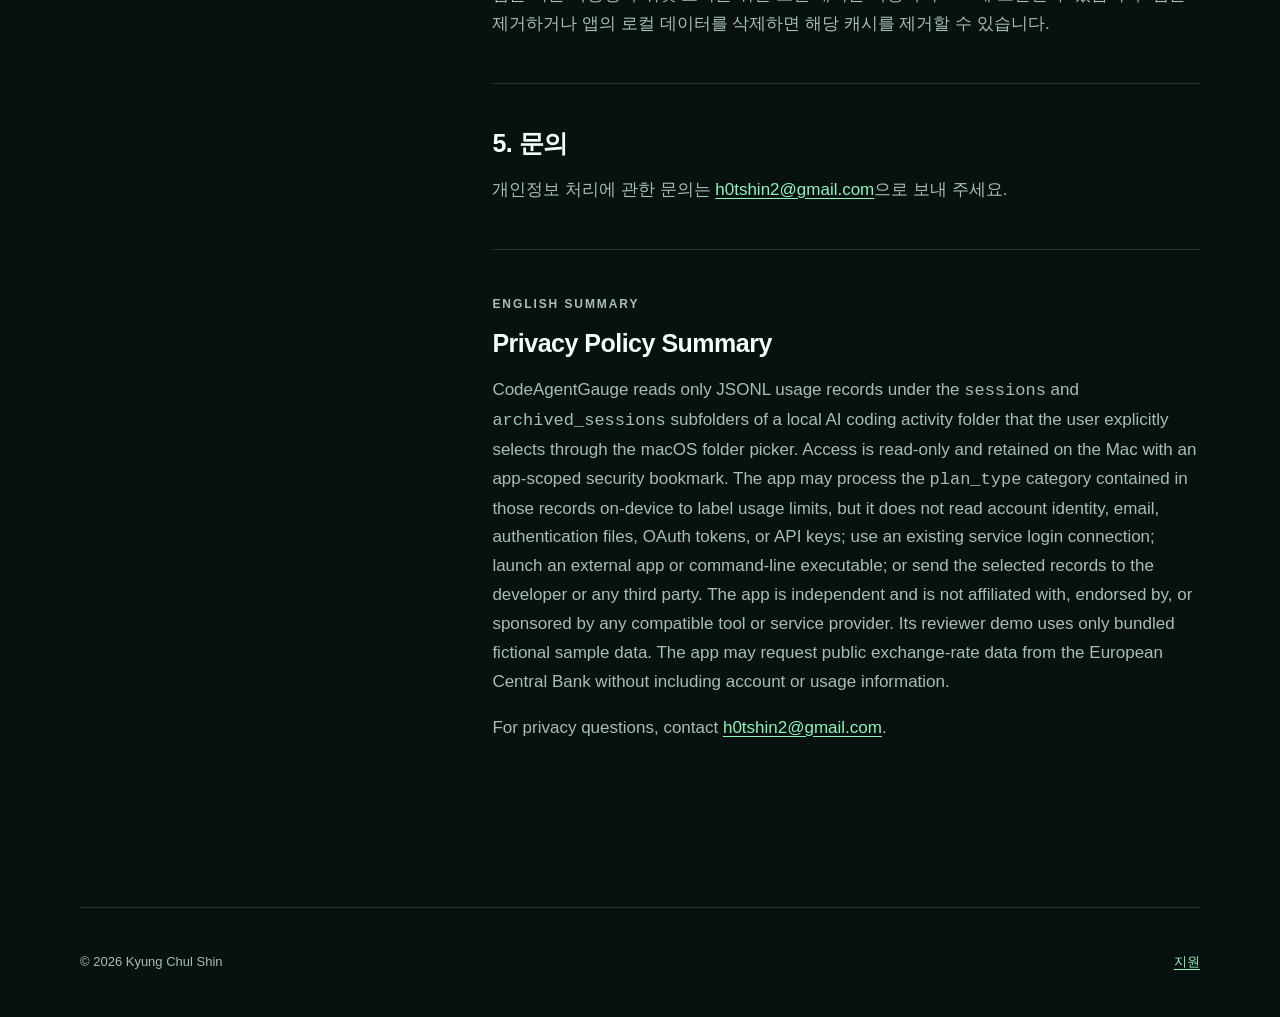
==== commit a42a4664: "Document read-only local activity access" ====
--- a/privacy.html
+++ b/privacy.html
@@ -31,7 +31,7 @@
         <h1>개인정보<br>처리방침</h1>
         <dl>
           <div><dt>앱</dt><dd>CodeAgentGauge</dd></div>
-          <div><dt>시행일</dt><dd>2026년 8월 11일</dd></div>
+          <div><dt>시행일</dt><dd>2026년 8월 12일</dd></div>
           <div><dt>문의</dt><dd><a href="mailto:h0tshin2@gmail.com">이메일</a></dd></div>
         </dl>
       </aside>
@@ -42,14 +42,15 @@
         <section>
           <h2>1. 수집 및 사용</h2>
           <p>앱은 개발자 또는 개발자가 운영하는 서버로 사용자의 개인정보를 수집, 저장, 전송하거나 판매하지 않습니다.</p>
-          <p>앱은 사용자가 Mac의 호환 AI 코딩 서비스에 이미 로그인한 상태에서 제공되는 계정 유형, 사용 한도, 토큰 사용량, 초기화 일정과 같은 정보를 사용자의 기기 안에서만 읽어 화면과 위젯에 표시합니다. 이 정보는 앱 기능 제공을 위해 기기에 로컬로 저장될 수 있으며, 개발자에게 전송되지 않습니다.</p>
+          <p>앱은 사용자가 macOS의 표준 폴더 선택 패널로 직접 허용한 AI 코딩 활동 폴더(기본 위치 <code>~/.codex</code>)에서 <code>sessions</code>와 <code>archived_sessions</code> 하위 폴더의 JSONL 사용량 기록만 사용자의 기기 안에서 읽어 화면과 위젯에 표시합니다. 선택한 폴더는 읽기 전용으로 접근하며, 접근 권한은 보안 범위 북마크로 기기에 보관됩니다. 최근 사용량과 위젯 표시를 위한 캐시는 기기에만 저장되며 개발자에게 전송되지 않습니다.</p>
+          <p>앱은 사용 한도 표시에 필요한 기록 속 요금제 범주(<code>plan_type</code>)를 기기 안에서 처리할 수 있지만, 계정 식별정보, 계정 이메일, 인증 파일, OAuth 토큰 또는 API 키를 읽거나 저장하지 않습니다. 호환 도구나 서비스의 기존 로그인 연결을 사용하지 않고, 외부 앱이나 명령줄 실행 파일을 시작하지 않습니다.</p>
           <p>심사용 데모 모드는 앱에 내장된 가상 샘플 데이터만 사용하며, 사용자의 계정이나 실제 사용량 정보를 필요로 하지 않습니다.</p>
           <p>비용 추정 기능은 유럽중앙은행(ECB)이 공개하는 환율 데이터를 내려받을 수 있습니다. 이 요청에는 사용자 계정 정보나 사용량 정보가 포함되지 않습니다.</p>
         </section>
 
         <section>
           <h2>2. 제3자 서비스</h2>
-          <p>AI 코딩 사용량을 확인하는 과정은 사용자가 로그인한 호환 서비스의 기존 연결을 사용합니다. 해당 서비스의 데이터 처리에는 각 서비스 제공자의 개인정보 처리방침이 적용됩니다.</p>
+          <p>AI 코딩 사용량 기록은 사용자가 별도로 사용하는 호환 도구가 생성할 수 있습니다. 해당 도구와 서비스의 데이터 처리에는 각 제공자의 개인정보 처리방침이 적용됩니다. CodeAgentGauge는 해당 제공자의 서비스에 접속하지 않으며, 사용자가 선택한 로컬 JSONL 기록을 개발자 또는 제3자에게 전송하지 않습니다.</p>
         </section>
 
         <section>
@@ -70,7 +71,7 @@
         <section class="english-summary" lang="en">
           <p class="eyebrow">ENGLISH SUMMARY</p>
           <h2>Privacy Policy Summary</h2>
-          <p>CodeAgentGauge processes compatible AI coding service usage information locally on the user’s Mac to provide app and widget functionality. The app is an independent product and is not affiliated with, endorsed by, or sponsored by any connected service provider. The developer does not collect, store, sell, or transmit this information to a developer-operated server. The app contains no advertising or third-party analytics SDK and does not track users. Its reviewer demo uses only bundled fictional sample data. The app may request public exchange-rate data from the European Central Bank without including account or usage information.</p>
+          <p>CodeAgentGauge reads only JSONL usage records under the <code>sessions</code> and <code>archived_sessions</code> subfolders of a local AI coding activity folder that the user explicitly selects through the macOS folder picker. Access is read-only and retained on the Mac with an app-scoped security bookmark. The app may process the <code>plan_type</code> category contained in those records on-device to label usage limits, but it does not read account identity, email, authentication files, OAuth tokens, or API keys; use an existing service login connection; launch an external app or command-line executable; or send the selected records to the developer or any third party. The app is independent and is not affiliated with, endorsed by, or sponsored by any compatible tool or service provider. Its reviewer demo uses only bundled fictional sample data. The app may request public exchange-rate data from the European Central Bank without including account or usage information.</p>
           <p>For privacy questions, contact <a href="mailto:h0tshin2@gmail.com">h0tshin2@gmail.com</a>.</p>
         </section>
       </article>
